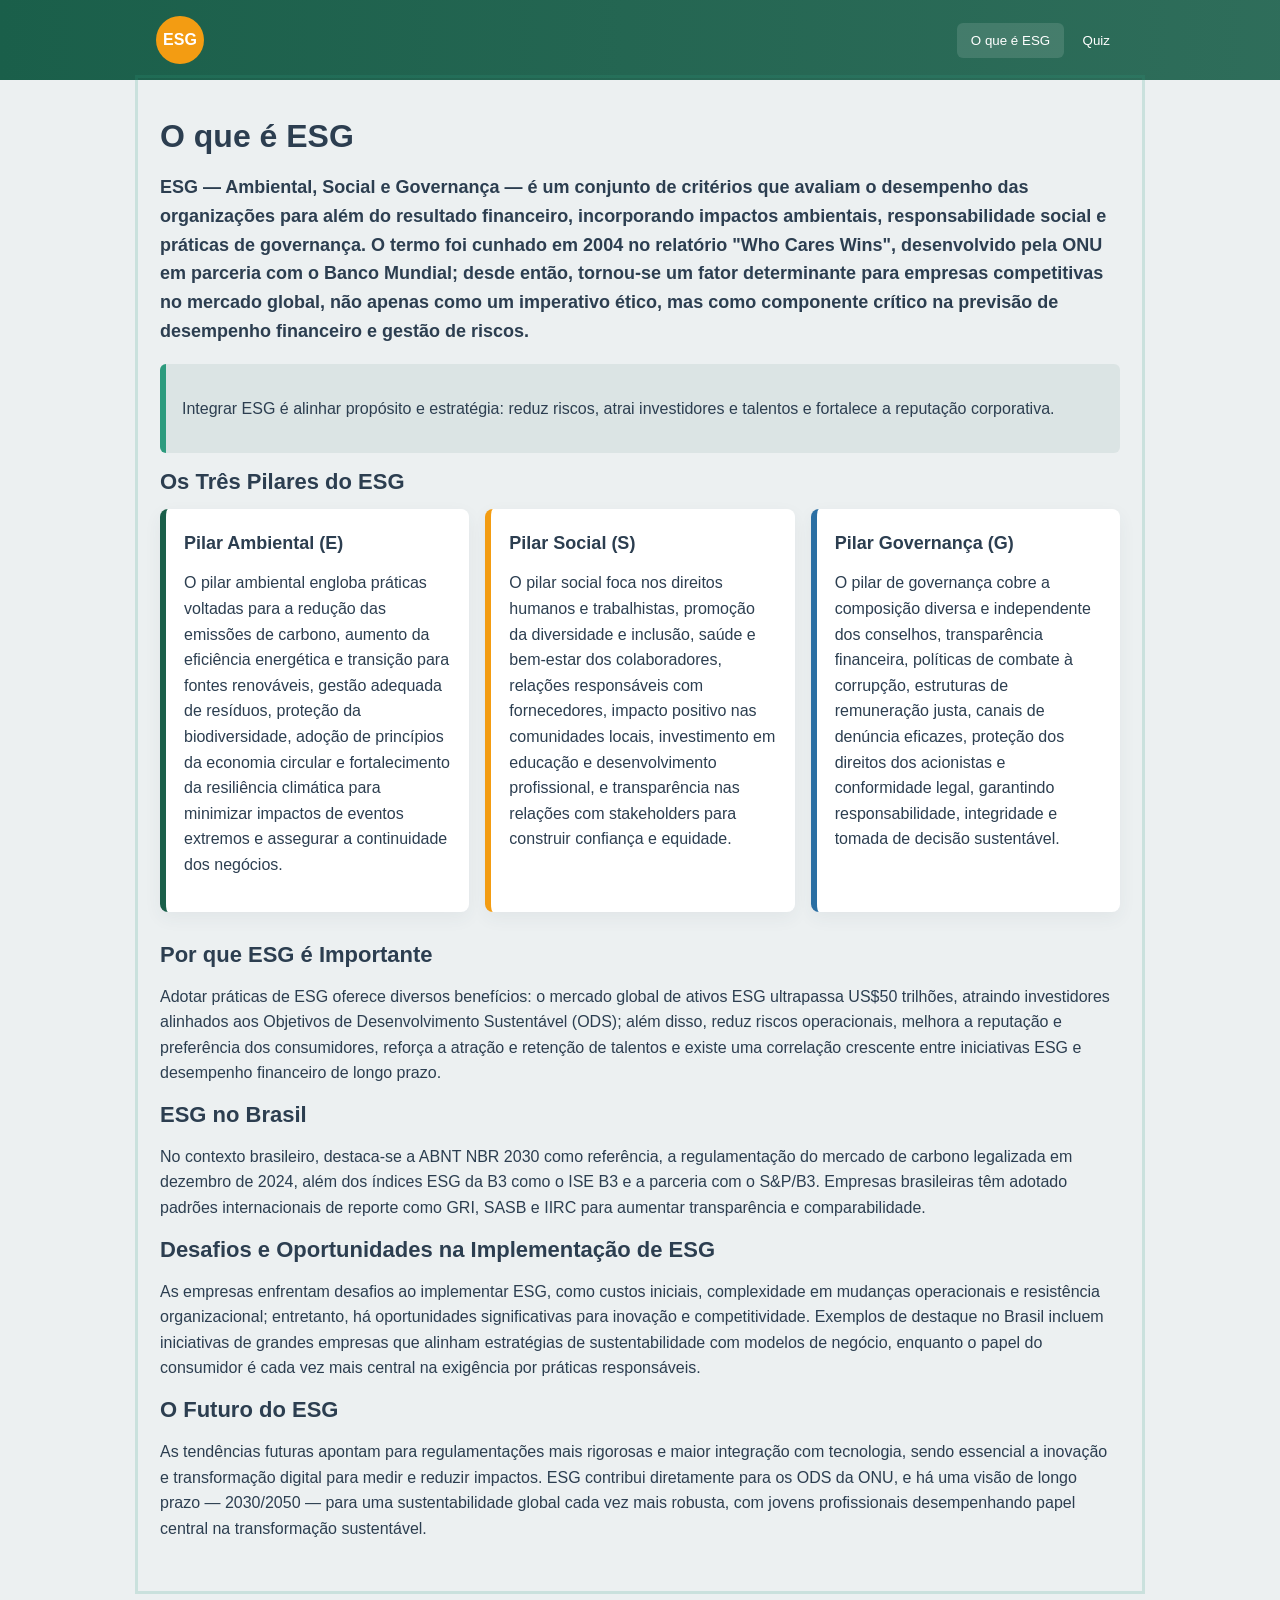
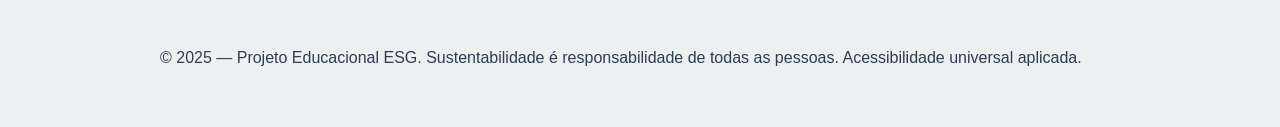
==== index.html @ d7e26f62 "first commit" ====
<!DOCTYPE html>
<html lang="pt-BR">
<head>
  <meta charset="UTF-8">
  <meta name="viewport" content="width=device-width, initial-scale=1.0">
  <title>ESG - Ambiental, Social e Governança</title>

  <!-- CSS Global -->
  <link rel="stylesheet" href="css/style.css">
  <link rel="stylesheet" href="css/home.css">
  <link rel="stylesheet" href="css/quiz.css">
</head>
<body>
  <header class="site-header">
    <div class="container header-inner">
      <div class="logo" aria-hidden="true"> <span class="logo-circle">ESG</span></div>
      <nav class="main-nav" role="navigation" aria-label="Navegação principal">
        <button id="nav-home" class="nav-btn active" data-page="home" aria-pressed="true">O que é ESG</button>
        <button id="nav-quiz" class="nav-btn" data-page="quiz" aria-pressed="false">Quiz</button>
      </nav>
    </div>
  </header>

  <main id="app" class="container app" tabindex="-1">
    <!-- Conteúdo das páginas será carregado aqui -->
  </main>

  <footer class="site-footer">
    <div class="container">
      <p>© 2025 — Projeto Educacional ESG. Sustentabilidade é responsabilidade de todas as pessoas. Acessibilidade universal aplicada.</p>
    </div>
  </footer>

  <!-- Scripts -->
  <script src="js/utils.js"></script>
  <script src="js/quiz.js"></script>
  <script src="js/main.js"></script>
</body>
</html>
---- css/style.css ----
/* style.css - Estilos globais e variáveis */
:root{
  --primary: #1a5f4a; /* verde-escuro */
  --secondary: #2d9b7e; /* verde-claro */
  --highlight: #f39c12; /* laranja */
  --success: #27ae60;
  --bg: #ecf0f1;
  --text: #2c3e50;
  --card-radius: 8px;
  --max-width: 1000px;
}

*{box-sizing:border-box}
html,body{height:100%;}
body{
  margin:0;
  font-family: 'Segoe UI', Tahoma, Geneva, Verdana, sans-serif;
  background:var(--bg);
  color:var(--text);
  -webkit-font-smoothing:antialiased;
}
.container{max-width:var(--max-width);margin:0 auto;padding:20px}

/* Header */
.site-header{background:linear-gradient(90deg,var(--primary), rgba(26,95,74,0.9));color:#fff}
.header-inner{display:flex;align-items:center;justify-content:space-between;padding:16px}
.logo .logo-circle{display:inline-block;background:var(--highlight);color:#fff;border-radius:50%;width:48px;height:48px;display:flex;align-items:center;justify-content:center;font-weight:700}

.main-nav .nav-btn{background:transparent;border:0;color:#fff;padding:10px 14px;border-radius:6px;cursor:pointer}
.main-nav .nav-btn[aria-pressed="true"], .main-nav .nav-btn.active{background:rgba(255,255,255,0.12);}
.main-nav .nav-btn:focus{outline:3px solid rgba(243,156,18,0.2)}

/* App & Footer */
.app{padding:32px 20px;min-height:60vh}
.site-footer{padding:20px 0;background:transparent;color:var(--text);font-size:14px}

/* Cards and boxes */
.card{background:#fff;border-radius:var(--card-radius);box-shadow:0 6px 18px rgba(44,62,80,0.06);padding:18px;margin-bottom:16px;border-left:6px solid var(--primary)}
.intro-box{background:rgba(26,95,74,0.08);padding:16px;border-left:6px solid var(--secondary);border-radius:6px;margin:16px 0}

/* Typography */
h1{font-size:32px;margin:6px 0}
h2{font-size:22px;margin:14px 0}
h3{font-size:18px;margin:6px 0}
p{font-size:16px;line-height:1.6}
.lead{font-weight:600}

/* Responsividade */
@media (max-width:600px){
  h1{font-size:24px}
  .header-inner{padding:12px}
  .container{padding:12px}
}

/* Animations */
.fade-in{animation:fadeIn 400ms ease both}
@keyframes fadeIn{from{opacity:0;transform:translateY(6px)}to{opacity:1;transform:none}}

/* Utility */
.btn{padding:10px 14px;border-radius:8px;border:1px solid rgba(44,62,80,0.08);background:#fff;cursor:pointer}
.btn.primary{background:var(--secondary);color:#fff;border:0}
.btn:disabled{opacity:0.6;cursor:not-allowed}

/* Accessible focus for interactive elements */
a,button,input,select,textarea{transition:all .18s}
:focus{outline:3px solid rgba(45,155,126,0.18);outline-offset:2px}

/* small helpers */
.row{display:flex;gap:16px}
.column{flex:1}
---- css/home.css ----
/* home.css - estilos específicos da home */
.pilares .cards{display:grid;grid-template-columns:repeat(3,1fr);gap:16px;margin-top:12px}

.card-ambiental{border-left-color:var(--primary)}
.card-social{border-left-color:var(--highlight)}
.card-governanca{border-left-color:#2b6fa3}

.hero{margin-bottom:12px}
.hero .lead{font-size:18px}

@media (max-width:900px){
  .pilares .cards{grid-template-columns:repeat(2,1fr)}
}
@media (max-width:600px){
  .pilares .cards{grid-template-columns:1fr}
}
---- css/quiz.css ----
/* quiz.css - estilos do quiz e radio buttons customizados */
.quiz-header{margin-bottom:14px}
.progress{background:#e6e9ea;border-radius:999px;height:12px;overflow:hidden}
.progress-bar{height:100%;background:var(--secondary);width:0;transition:width .4s ease}
.q-meta{margin-top:6px;font-size:14px;color:rgba(44,62,80,0.7)}

.quiz-form fieldset{border:0;padding:0;margin:0}
.options{display:flex;flex-direction:column;gap:10px;margin-top:12px}
.option-label{display:flex;align-items:center;gap:12px;background:#fff;padding:12px;border-radius:8px;cursor:pointer;border:1px solid rgba(44,62,80,0.06)}
.option-label:hover{background:rgba(45,155,126,0.04)}
.option-label input[type="radio"]{position:absolute;opacity:0;pointer-events:none}
.radio-custom{width:20px;height:20px;border-radius:50%;border:2px solid rgba(44,62,80,0.16);display:inline-block;flex:0 0 20px;position:relative}
.radio-custom::after{content:'';position:absolute;left:50%;top:50%;transform:translate(-50%,-50%);width:10px;height:10px;border-radius:50%;background:transparent;transition:background .25s ease}

.option-label input[type="radio"]:checked + .radio-custom{border-color:var(--secondary)}
.option-label input[type="radio"]:checked + .radio-custom::after{background:var(--secondary)}
.option-text{flex:1}

.quiz-controls{display:flex;justify-content:space-between;margin-top:14px}

.quiz-result{background:#fff;padding:20px;border-radius:12px;box-shadow:0 8px 24px rgba(44,62,80,0.06);text-align:center}
.score-circle{width:120px;height:120px;border-radius:50%;display:flex;align-items:center;justify-content:center;margin:0 auto 12px;font-weight:700;color:#fff}

.score-circle.excellent{background:linear-gradient(90deg,var(--success), #2d9b7e)}
.score-circle.verygood{background:linear-gradient(90deg,#2d9b7e,#1a7f5f)}
.score-circle.good{background:#f39c12}
.score-circle.low{background:#c0392b}

/* Mobile adjustments */
@media (max-width:600px){
  .option-label{padding:16px}
  .quiz-controls{flex-direction:column;gap:8px}
  .btn{width:100%}
}
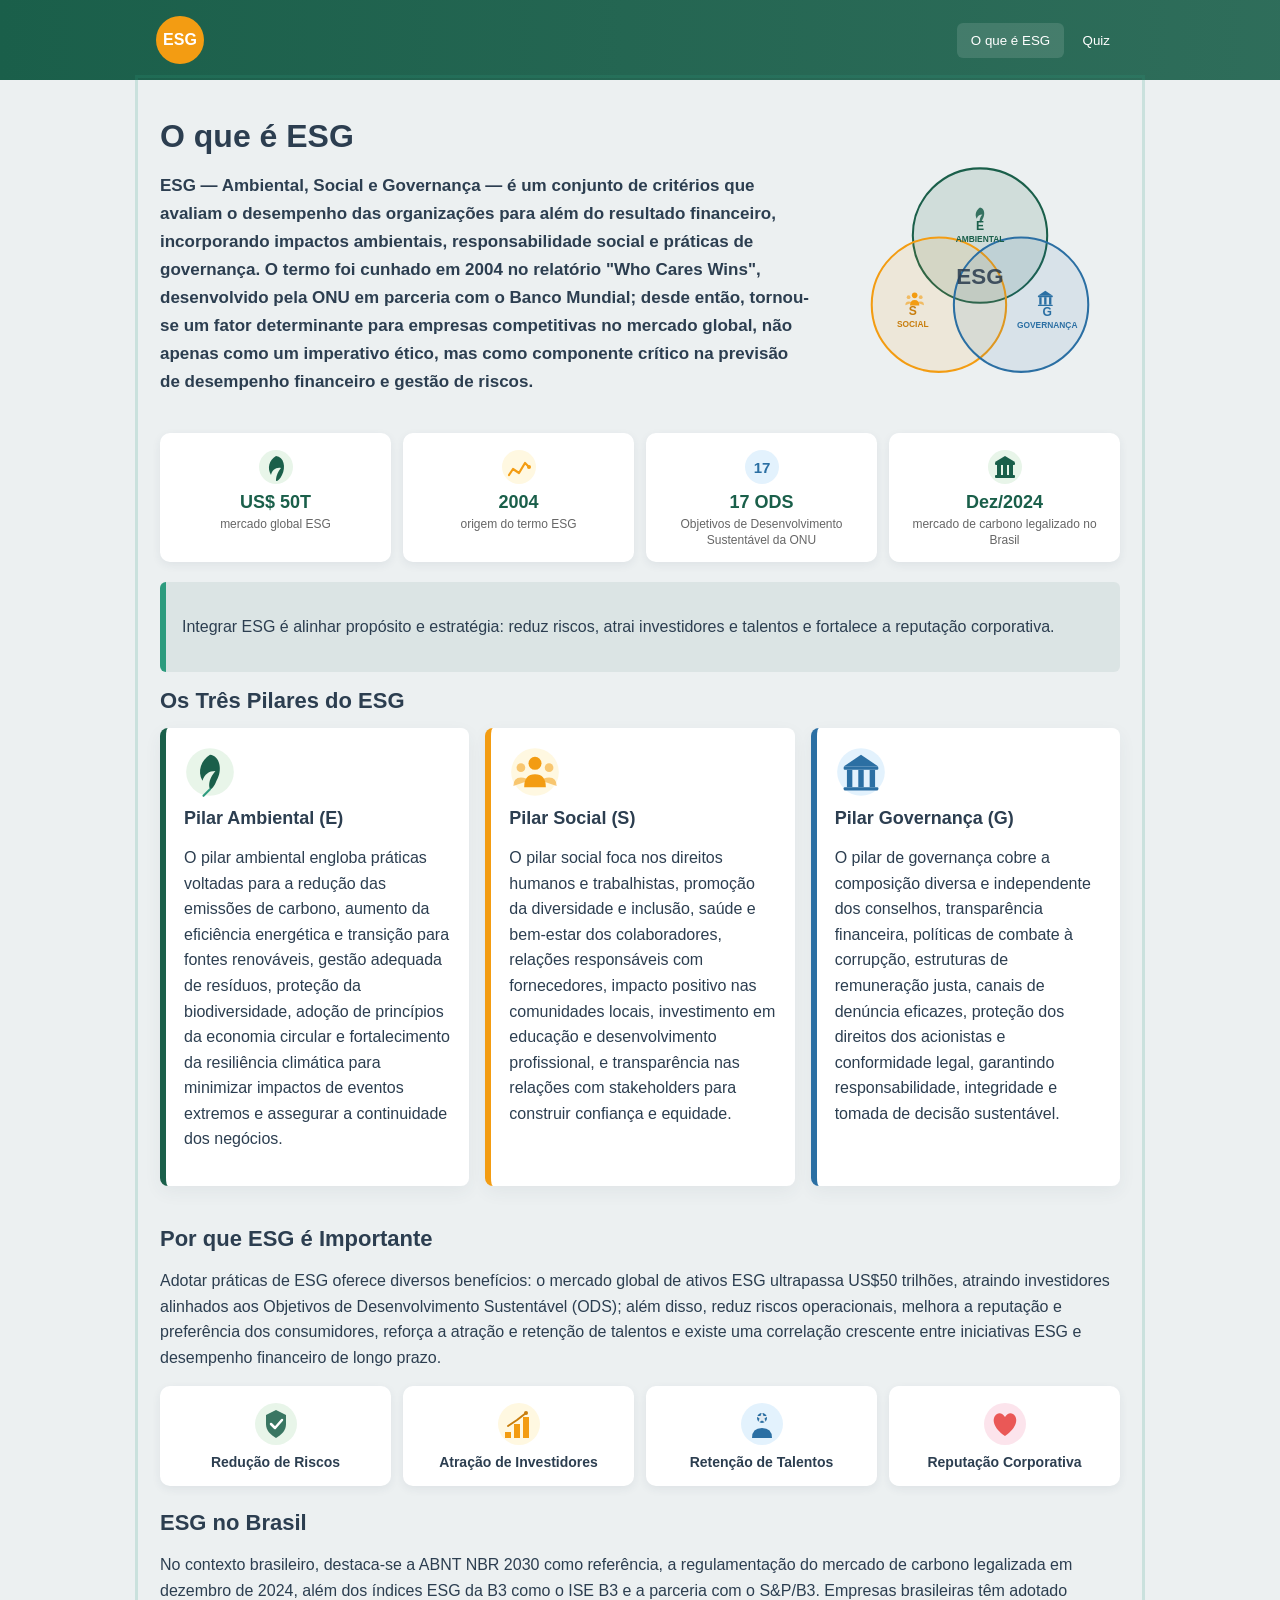
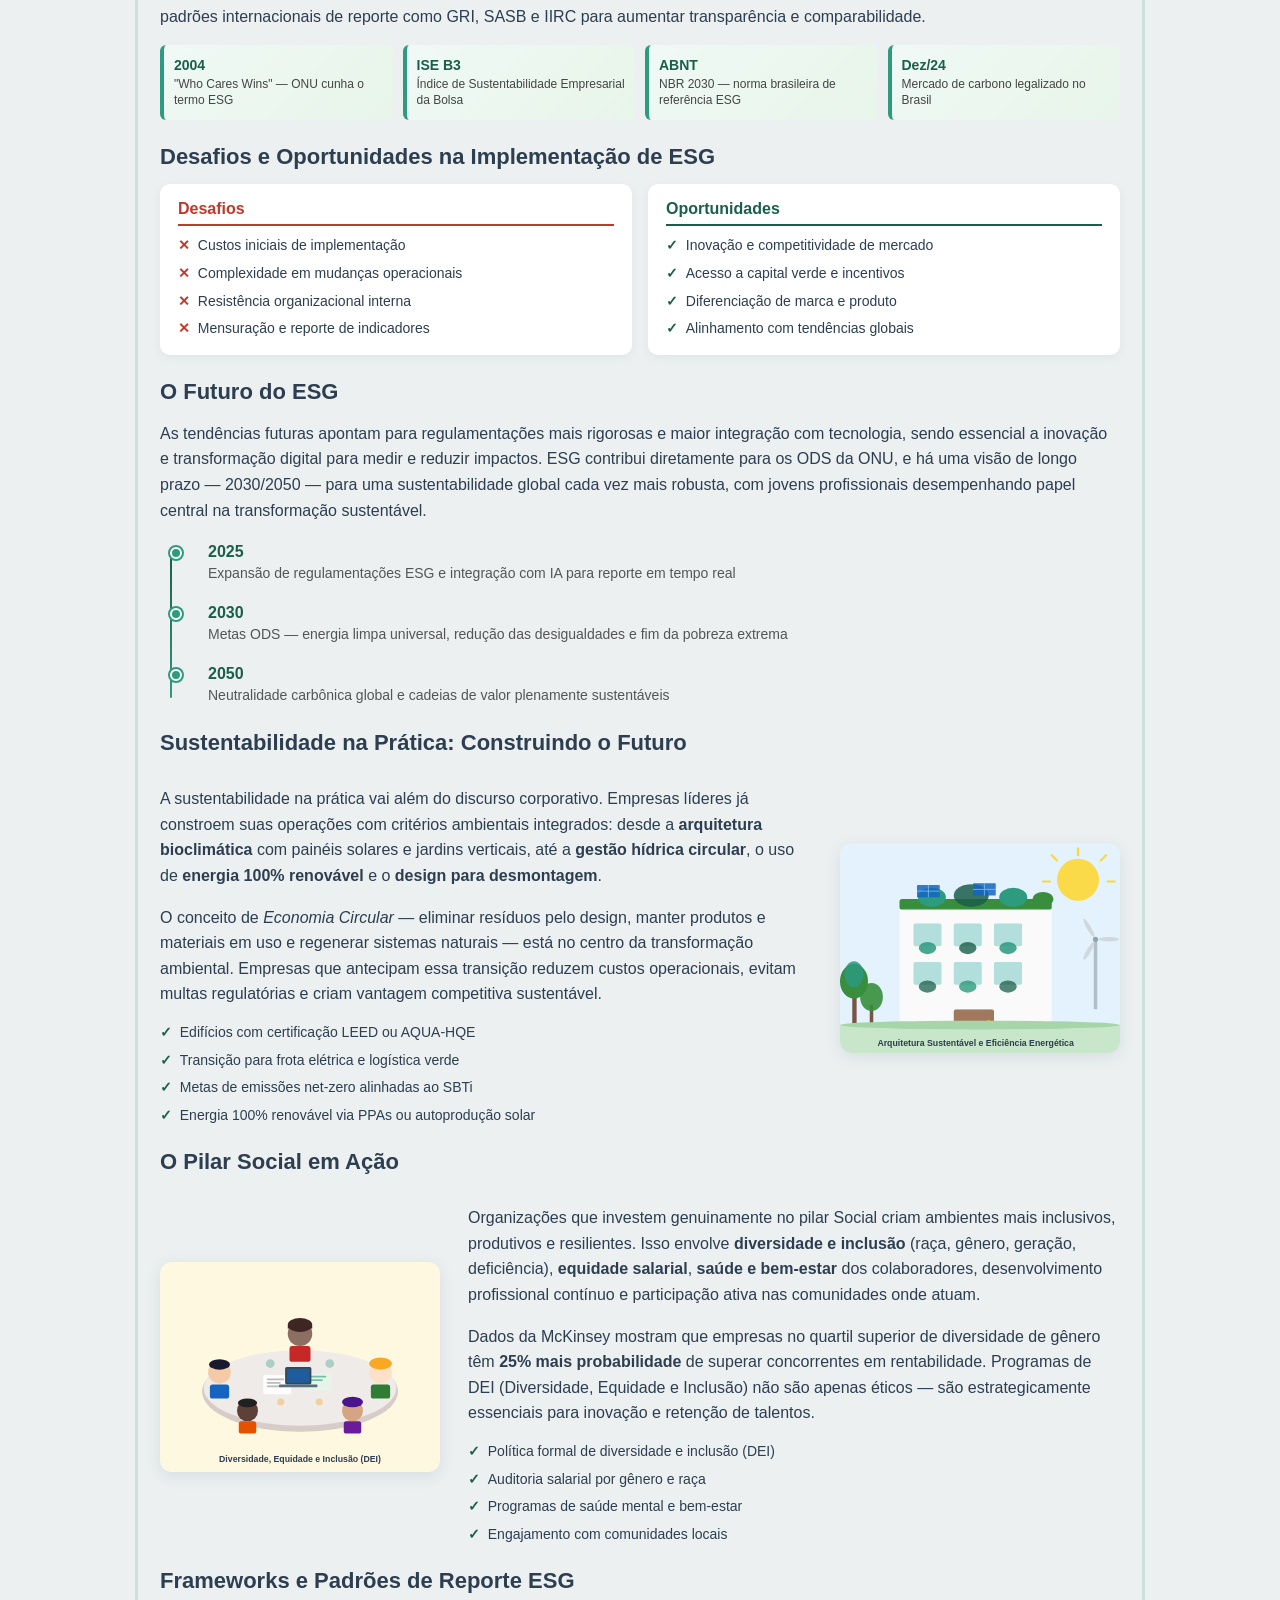
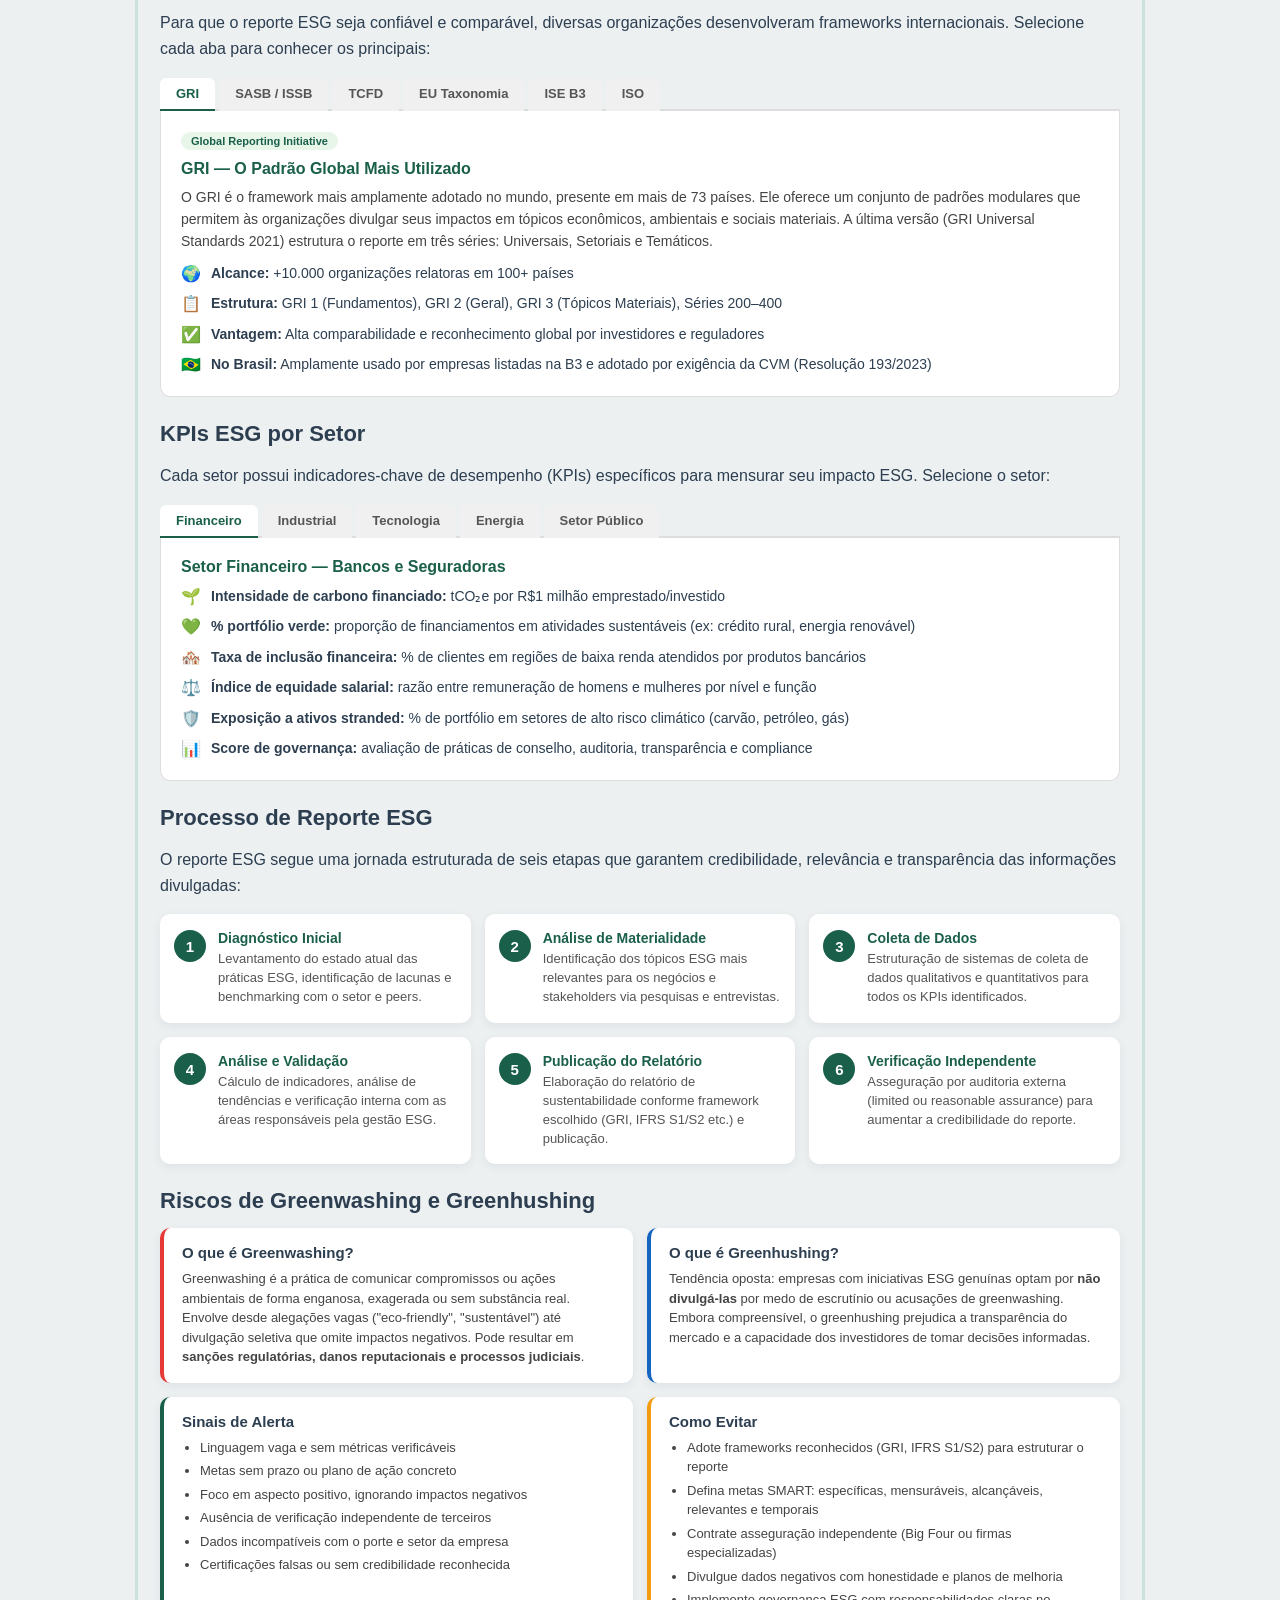
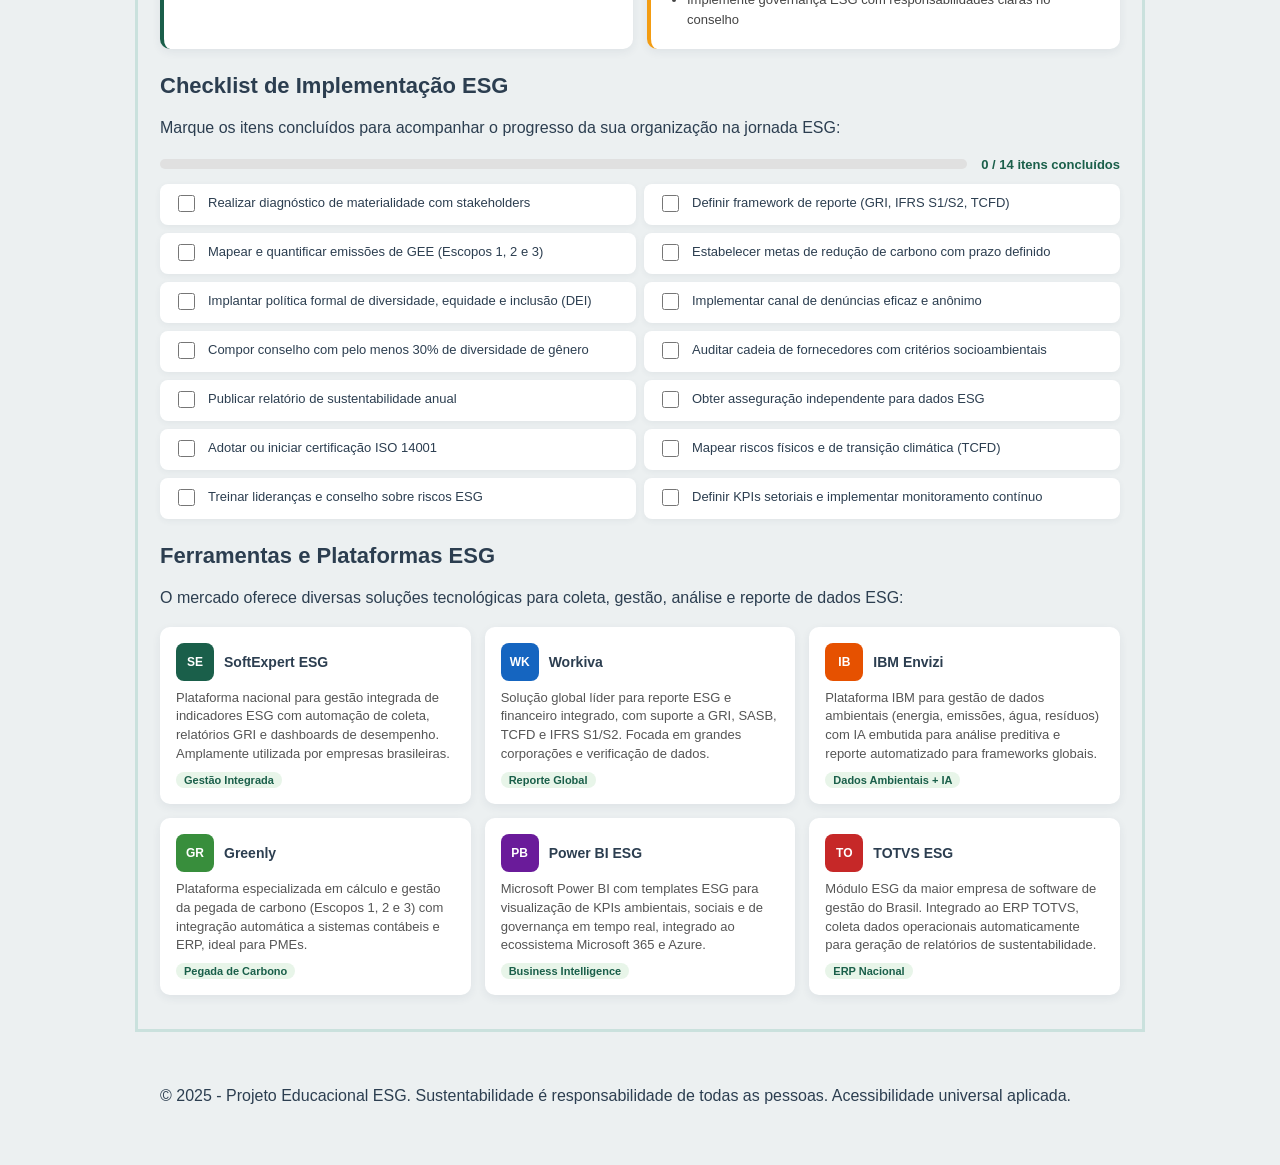
==== commit 2cc6f951: "Adjustments to the website content, implementation of more questions in the quiz." ====
--- a/index.html
+++ b/index.html
@@ -27,13 +27,14 @@
 
   <footer class="site-footer">
     <div class="container">
-      <p>© 2025 — Projeto Educacional ESG. Sustentabilidade é responsabilidade de todas as pessoas. Acessibilidade universal aplicada.</p>
+      <p>© 2025 - Projeto Educacional ESG. Sustentabilidade é responsabilidade de todas as pessoas. Acessibilidade universal aplicada.</p>
     </div>
   </footer>
 
   <!-- Scripts -->
   <script src="js/utils.js"></script>
   <script src="js/quiz.js"></script>
+  <script src="js/home.js"></script>
   <script src="js/main.js"></script>
 </body>
 </html>
--- a/css/home.css
+++ b/css/home.css
@@ -1,16 +1,475 @@
-/* home.css - estilos específicos da home */
-.pilares .cards{display:grid;grid-template-columns:repeat(3,1fr);gap:16px;margin-top:12px}
-
-.card-ambiental{border-left-color:var(--primary)}
-.card-social{border-left-color:var(--highlight)}
-.card-governanca{border-left-color:#2b6fa3}
-
-.hero{margin-bottom:12px}
-.hero .lead{font-size:18px}
-
-@media (max-width:900px){
-  .pilares .cards{grid-template-columns:repeat(2,1fr)}
-}
-@media (max-width:600px){
-  .pilares .cards{grid-template-columns:1fr}
-}
+/* home.css – estilos específicos da home */
+
+/* ── HERO ── */
+.hero { margin-bottom: 16px; }
+.hero .lead { font-size: 17px; line-height: 1.65; }
+
+.hero-split {
+  display: flex;
+  align-items: center;
+  gap: 28px;
+  margin-bottom: 20px;
+}
+.hero-content { flex: 1; }
+.hero-visual {
+  flex: 0 0 280px;
+  display: flex;
+  align-items: center;
+  justify-content: center;
+}
+.hero-visual svg { width: 100%; height: auto; }
+
+/* ── STATS STRIP ── */
+.stats-strip {
+  display: grid;
+  grid-template-columns: repeat(4, 1fr);
+  gap: 12px;
+  margin: 0 0 20px;
+}
+.stat-item {
+  background: #fff;
+  border-radius: 10px;
+  box-shadow: 0 3px 10px rgba(44,62,80,0.07);
+  padding: 16px 10px 14px;
+  display: flex;
+  flex-direction: column;
+  align-items: center;
+  text-align: center;
+  gap: 4px;
+}
+.stat-icon { width: 36px; height: 36px; margin-bottom: 4px; }
+.stat-num {
+  font-size: 18px;
+  font-weight: 800;
+  color: var(--primary);
+  line-height: 1.1;
+}
+.stat-label { font-size: 12px; color: #666; line-height: 1.3; }
+
+/* ── PILARES ── */
+.pilares .cards {
+  display: grid;
+  grid-template-columns: repeat(3, 1fr);
+  gap: 16px;
+  margin-top: 12px;
+}
+.card-ambiental  { border-left-color: var(--primary); }
+.card-social     { border-left-color: var(--highlight); }
+.card-governanca { border-left-color: #2b6fa3; }
+
+.card-icon { width: 52px; height: 52px; display: block; margin-bottom: 10px; }
+
+/* ── BENEFITS GRID ── */
+.benefits-grid {
+  display: grid;
+  grid-template-columns: repeat(4, 1fr);
+  gap: 12px;
+  margin-top: 16px;
+}
+.benefit-item {
+  background: #fff;
+  border-radius: 10px;
+  box-shadow: 0 3px 10px rgba(44,62,80,0.07);
+  padding: 16px 10px;
+  display: flex;
+  flex-direction: column;
+  align-items: center;
+  text-align: center;
+  gap: 8px;
+  font-size: 14px;
+  font-weight: 600;
+  color: var(--text);
+}
+.benefit-item svg { width: 44px; height: 44px; }
+
+/* ── MILESTONES (ESG no Brasil) ── */
+.milestones {
+  display: grid;
+  grid-template-columns: repeat(4, 1fr);
+  gap: 10px;
+  margin-top: 16px;
+}
+.milestone {
+  background: linear-gradient(135deg, #f0f9f6, #e8f5e9);
+  border-left: 4px solid var(--secondary);
+  border-radius: 6px;
+  padding: 12px 10px;
+  display: flex;
+  flex-direction: column;
+  gap: 4px;
+}
+.milestone-year { font-size: 14px; font-weight: 800; color: var(--primary); }
+.milestone-desc { font-size: 12px; color: #444; line-height: 1.3; }
+
+/* ── DESAFIOS E OPORTUNIDADES ── */
+.two-col {
+  display: grid;
+  grid-template-columns: 1fr 1fr;
+  gap: 16px;
+  margin-top: 14px;
+}
+.challenge-col,
+.opportunity-col {
+  background: #fff;
+  border-radius: 10px;
+  padding: 16px 18px;
+  box-shadow: 0 3px 10px rgba(44,62,80,0.06);
+}
+.col-header {
+  font-size: 16px;
+  font-weight: 700;
+  margin: 0 0 10px;
+  padding-bottom: 6px;
+  border-bottom: 2px solid;
+}
+.challenge-header   { color: #c0392b; border-color: #c0392b; }
+.opportunity-header { color: var(--primary); border-color: var(--primary); }
+
+.icon-list {
+  list-style: none;
+  padding: 0;
+  margin: 0;
+  display: flex;
+  flex-direction: column;
+  gap: 8px;
+}
+.challenge-list   li::before { content: '\2715\00a0\00a0'; color: #c0392b; font-weight: 700; }
+.opportunity-list li::before { content: '\2713\00a0\00a0'; color: var(--primary); font-weight: 700; }
+.icon-list li { font-size: 14px; line-height: 1.4; }
+
+/* ── TIMELINE (Futuro do ESG) ── */
+.timeline {
+  display: flex;
+  flex-direction: column;
+  margin-top: 20px;
+  position: relative;
+  padding-left: 32px;
+}
+.timeline::before {
+  content: '';
+  position: absolute;
+  left: 10px;
+  top: 8px;
+  bottom: 8px;
+  width: 2px;
+  background: linear-gradient(to bottom, var(--primary), var(--secondary));
+  border-radius: 1px;
+}
+.tl-item {
+  position: relative;
+  padding: 0 0 20px 16px;
+  display: flex;
+  flex-direction: column;
+  gap: 2px;
+}
+.tl-item:last-child { padding-bottom: 0; }
+.tl-dot {
+  position: absolute;
+  left: -22px;
+  top: 4px;
+  width: 12px;
+  height: 12px;
+  background: var(--secondary);
+  border: 2px solid #fff;
+  border-radius: 50%;
+  box-shadow: 0 0 0 2px var(--secondary);
+}
+.tl-year { font-size: 16px; font-weight: 800; color: var(--primary); }
+.tl-desc { font-size: 14px; color: #555; line-height: 1.5; margin: 0; }
+
+/* ── ESPAÇAMENTO ENTRE SEÇÕES ── */
+.why-esg,
+.esg-brasil,
+.desafios-oportunidades,
+.futuro-esg { margin-top: 24px; }
+
+/* ── VISUAL SPLIT (ilustrações) ── */
+.sustentabilidade-pratica,
+.social-acao { margin-top: 24px; }
+
+.visual-split {
+  display: flex;
+  align-items: center;
+  gap: 28px;
+  margin-top: 14px;
+}
+.visual-split.reverse { flex-direction: row-reverse; }
+.visual-text  { flex: 1; }
+.visual-illustration {
+  flex: 0 0 280px;
+  display: flex;
+  align-items: center;
+  justify-content: center;
+}
+.visual-illustration svg {
+  width: 100%;
+  height: auto;
+  border-radius: 12px;
+  box-shadow: 0 4px 16px rgba(44,62,80,0.10);
+}
+
+/* ── FRAMEWORKS / KPIS TABS ── */
+.frameworks-esg,
+.kpis-setor { margin-top: 24px; }
+
+.tab-wrapper { margin-top: 14px; }
+.tab-nav {
+  display: flex;
+  flex-wrap: wrap;
+  gap: 4px;
+  border-bottom: 2px solid #ddd;
+  padding-bottom: 0;
+}
+.tab-btn {
+  padding: 8px 16px;
+  border: none;
+  background: #f0f0f0;
+  border-radius: 6px 6px 0 0;
+  font-size: 13px;
+  font-weight: 600;
+  color: #555;
+  cursor: pointer;
+  transition: background 0.18s, color 0.18s;
+  margin-bottom: -2px;
+  border-bottom: 2px solid transparent;
+}
+.tab-btn:hover { background: #e4e4e4; color: var(--primary); }
+.tab-btn.active {
+  background: #fff;
+  color: var(--primary);
+  border-bottom: 2px solid var(--primary);
+}
+.tab-panels {
+  background: #fff;
+  border: 1px solid #ddd;
+  border-top: none;
+  border-radius: 0 0 10px 10px;
+  padding: 20px;
+}
+.tab-panel { display: none; }
+.tab-panel.active { display: block; }
+.tab-panel h3 { font-size: 16px; color: var(--primary); margin: 0 0 8px; }
+.tab-panel p  { font-size: 14px; color: #444; line-height: 1.6; margin: 0 0 10px; }
+
+.framework-badge {
+  display: inline-block;
+  background: #e8f5e9;
+  color: var(--primary);
+  padding: 3px 10px;
+  border-radius: 20px;
+  font-size: 11px;
+  font-weight: 700;
+  margin-bottom: 10px;
+}
+
+.kpi-list {
+  list-style: none;
+  padding: 0;
+  margin: 10px 0 0;
+  display: flex;
+  flex-direction: column;
+  gap: 8px;
+}
+.kpi-list li {
+  display: flex;
+  align-items: flex-start;
+  gap: 8px;
+  font-size: 14px;
+  line-height: 1.45;
+}
+.kpi-icon {
+  flex: 0 0 22px;
+  font-size: 16px;
+  line-height: 1.4;
+}
+
+/* ── PROCESSO DE REPORTE ── */
+.processo-reporte { margin-top: 24px; }
+.processo-steps {
+  display: grid;
+  grid-template-columns: repeat(3, 1fr);
+  gap: 14px;
+  margin-top: 16px;
+}
+.step-item {
+  background: #fff;
+  border-radius: 10px;
+  padding: 16px 14px;
+  box-shadow: 0 3px 10px rgba(44,62,80,0.07);
+  display: flex;
+  gap: 12px;
+  align-items: flex-start;
+}
+.step-num {
+  flex: 0 0 32px;
+  height: 32px;
+  background: var(--primary);
+  color: #fff;
+  border-radius: 50%;
+  display: flex;
+  align-items: center;
+  justify-content: center;
+  font-weight: 800;
+  font-size: 15px;
+}
+.step-content h3 { font-size: 14px; font-weight: 700; margin: 0 0 4px; color: var(--primary); }
+.step-content p  { font-size: 13px; color: #555; margin: 0; line-height: 1.45; }
+
+/* ── GREENWASHING ── */
+.greenwashing-section { margin-top: 24px; }
+.greenwashing-grid {
+  display: grid;
+  grid-template-columns: 1fr 1fr;
+  gap: 14px;
+  margin-top: 14px;
+}
+.gw-card {
+  background: #fff;
+  border-radius: 10px;
+  padding: 16px 18px;
+  box-shadow: 0 3px 10px rgba(44,62,80,0.07);
+}
+.gw-card.warning { border-left: 4px solid #e53935; }
+.gw-card.info    { border-left: 4px solid #1565c0; }
+.gw-card.check   { border-left: 4px solid var(--primary); }
+.gw-card.tip     { border-left: 4px solid #f39c12; }
+.gw-card h3 { font-size: 15px; font-weight: 700; margin: 0 0 8px; }
+.gw-card p  { font-size: 13px; color: #444; line-height: 1.5; margin: 0; }
+.gw-card ul { font-size: 13px; color: #444; line-height: 1.5; margin: 0; padding-left: 18px; }
+.gw-card ul li { margin-bottom: 4px; }
+
+/* ── CHECKLIST ── */
+.checklist-section { margin-top: 24px; }
+.checklist-progress {
+  display: flex;
+  align-items: center;
+  gap: 14px;
+  margin: 14px 0 12px;
+}
+.checklist-bar-wrap {
+  flex: 1;
+  background: #e0e0e0;
+  border-radius: 6px;
+  height: 10px;
+  overflow: hidden;
+}
+.checklist-bar {
+  height: 100%;
+  background: linear-gradient(to right, var(--secondary), var(--primary));
+  border-radius: 6px;
+  transition: width 0.35s ease;
+  width: 0%;
+}
+.checklist-count {
+  font-size: 13px;
+  font-weight: 600;
+  color: var(--primary);
+  white-space: nowrap;
+}
+.checklist {
+  list-style: none;
+  padding: 0;
+  margin: 0;
+  display: grid;
+  grid-template-columns: repeat(2, 1fr);
+  gap: 8px;
+}
+.checklist li {
+  background: #fff;
+  border-radius: 8px;
+  padding: 10px 14px;
+  box-shadow: 0 2px 6px rgba(44,62,80,0.06);
+  transition: background 0.2s;
+}
+.checklist li.done { background: #f0faf6; }
+.checklist label {
+  display: flex;
+  align-items: flex-start;
+  gap: 10px;
+  cursor: pointer;
+  font-size: 13px;
+  line-height: 1.45;
+}
+.checklist input[type="checkbox"] {
+  width: 17px;
+  height: 17px;
+  flex: 0 0 17px;
+  accent-color: var(--primary);
+  cursor: pointer;
+  margin-top: 1px;
+}
+
+/* ── FERRAMENTAS ESG ── */
+.ferramentas-esg { margin-top: 24px; }
+.tools-grid {
+  display: grid;
+  grid-template-columns: repeat(3, 1fr);
+  gap: 14px;
+  margin-top: 14px;
+}
+.tool-card {
+  background: #fff;
+  border-radius: 10px;
+  padding: 16px;
+  box-shadow: 0 3px 10px rgba(44,62,80,0.07);
+  display: flex;
+  flex-direction: column;
+  gap: 8px;
+}
+.tool-card-header {
+  display: flex;
+  align-items: center;
+  gap: 10px;
+}
+.tool-icon {
+  width: 38px;
+  height: 38px;
+  border-radius: 8px;
+  display: flex;
+  align-items: center;
+  justify-content: center;
+  font-weight: 800;
+  font-size: 12px;
+  color: #fff;
+  flex: 0 0 38px;
+}
+.tool-card h3 { font-size: 14px; font-weight: 700; margin: 0; }
+.tool-card p  { font-size: 13px; color: #555; line-height: 1.45; margin: 0; flex: 1; }
+.tool-tag {
+  display: inline-block;
+  background: #e8f5e9;
+  color: var(--primary);
+  padding: 2px 8px;
+  border-radius: 12px;
+  font-size: 11px;
+  font-weight: 600;
+  width: fit-content;
+}
+
+/* ── RESPONSIVIDADE ── */
+@media (max-width: 900px) {
+  .hero-split    { flex-direction: column; }
+  .hero-visual   { flex: none; width: 260px; }
+  .pilares .cards { grid-template-columns: repeat(2, 1fr); }
+  .stats-strip   { grid-template-columns: repeat(2, 1fr); }
+  .benefits-grid { grid-template-columns: repeat(2, 1fr); }
+  .milestones    { grid-template-columns: repeat(2, 1fr); }
+  .visual-split,
+  .visual-split.reverse { flex-direction: column; }
+  .visual-illustration  { flex: none; width: 260px; }
+  .processo-steps       { grid-template-columns: repeat(2, 1fr); }
+  .tools-grid           { grid-template-columns: repeat(2, 1fr); }
+  .greenwashing-grid    { grid-template-columns: 1fr; }
+  .checklist            { grid-template-columns: 1fr; }
+}
+
+@media (max-width: 600px) {
+  .hero-visual   { width: 220px; }
+  .pilares .cards { grid-template-columns: 1fr; }
+  .milestones    { grid-template-columns: 1fr 1fr; }
+  .two-col       { grid-template-columns: 1fr; }
+  .visual-illustration { width: 220px; }
+  .processo-steps { grid-template-columns: 1fr; }
+  .tools-grid     { grid-template-columns: 1fr; }
+  .tab-btn        { padding: 6px 10px; font-size: 12px; }
+}
